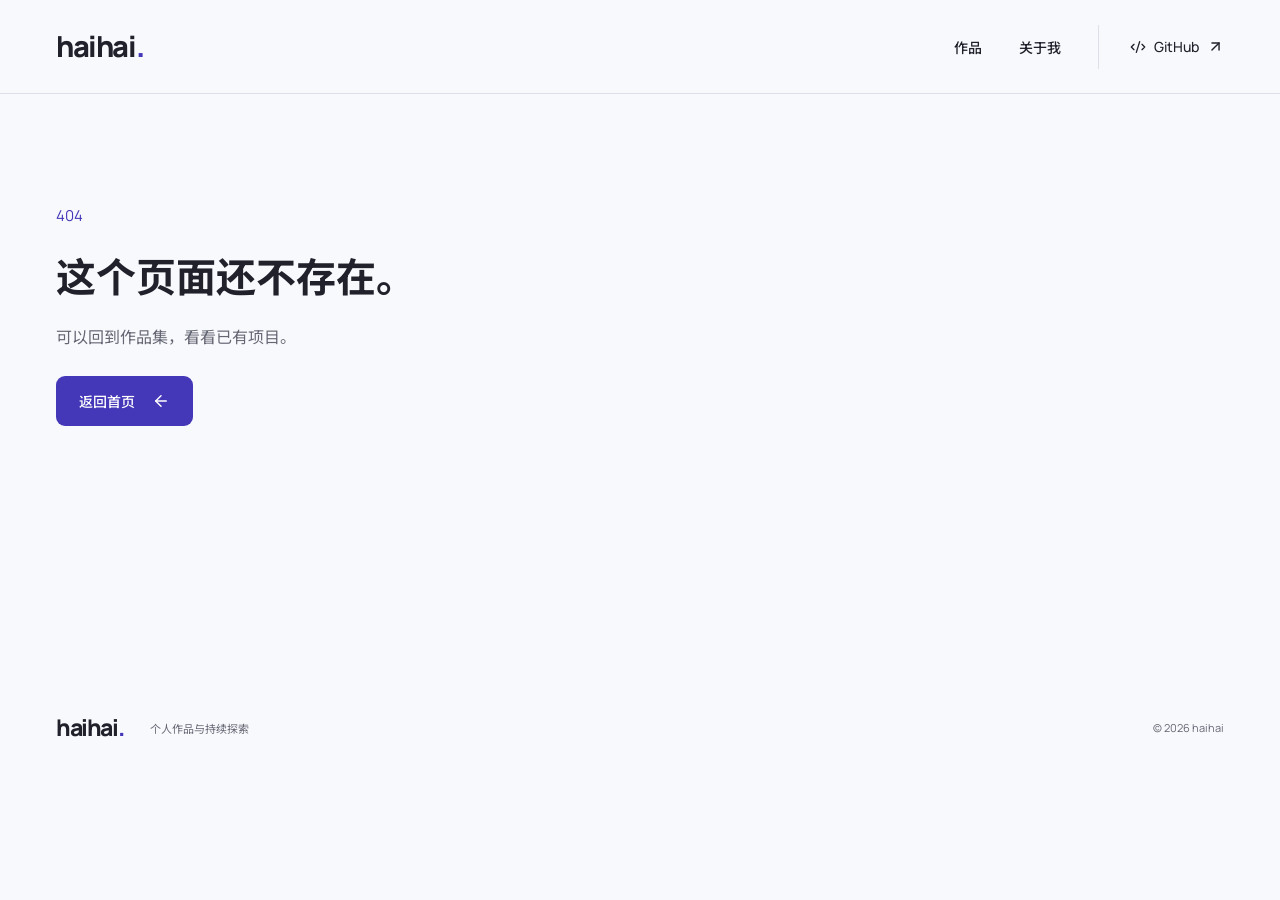
==== index.html @ 86b2cf73 "Publish frozen portfolio release 2026-10-14" ====
<!doctype html>
<html lang="zh-CN">
  <head>
    <meta charset="UTF-8" />
    <meta name="viewport" content="width=device-width, initial-scale=1.0" />
    <meta name="description" content="haihai 的个人作品集：Agent、RAG、知识图谱、MCP、Skills 与 AIGC。了解个人项目的用途、实现思路与关键取舍。" />
    <meta name="theme-color" content="#F8F9FC" />
    <link rel="icon" href="data:," />
    <title>haihai — AI 应用开发作品集</title>
    <script type="module" crossorigin src="/assets/index-DrAfWuOy.js"></script>
    <link rel="stylesheet" crossorigin href="/assets/index-DLy2Nl23.css">
  </head>
  <body>
    <div id="root"></div>
  </body>
</html>
---- assets/index-DLy2Nl23.css ----
:root{--page:#f8f9fc;--surface:#fff;--ink:#20212b;--muted:#656774;--accent:#4437b8;--line:#dde0e8;--lilac:#eae5fa;--blue:#e3edf6;--peach:#f4e8dd;color:var(--ink);background:var(--page);font-family:Manrope Variable,Noto Sans SC,Microsoft YaHei,sans-serif;font-synthesis:none;text-rendering:optimizeLegibility}*{box-sizing:border-box}html{scroll-behavior:smooth;scroll-padding-top:100px}body{margin:0;min-width:320px;-webkit-font-smoothing:antialiased}button,input{font:inherit}button,a,input{-webkit-tap-highlight-color:transparent}button{cursor:pointer}a{color:inherit;text-decoration:none}p,h1,h2,h3{margin:0}svg{flex-shrink:0}::selection{background:#dbd4f8;color:#20212b}:focus-visible{outline:3px solid var(--accent);outline-offset:5px;border-radius:3px}main:focus{outline:none}.container{width:min(1200px,calc(100% - 112px));margin-inline:auto}.sr-only{position:absolute;width:1px;height:1px;padding:0;overflow:hidden;clip:rect(0,0,0,0);white-space:nowrap;border:0}.skip-link{position:fixed;top:10px;left:16px;transform:translateY(-150%);background:#fff;padding:16px;z-index:30}.skip-link:focus{transform:translateY(0)}.header{height:94px;border-bottom:1px solid var(--line)}.header-inner{height:100%;display:flex;align-items:center;justify-content:space-between}.wordmark{font-size:29px;font-weight:800;letter-spacing:-1.4px;line-height:1}.brand-dot{color:var(--accent)}.navigation{display:flex;align-items:center;gap:37px;font-size:14px;font-weight:500}.navigation>a{display:flex;align-items:center;gap:8px;min-height:44px;transition:color .16s}.navigation>a:hover{color:var(--accent)}.navigation .nav-github{padding-left:31px;border-left:1px solid var(--line)}.menu-toggle{display:none;background:transparent;border:none;min-height:44px;min-width:44px;align-items:center;justify-content:center}.hero{padding-top:74px}.hero-layout{display:grid;grid-template-columns:1.65fr 1fr;gap:40px;align-items:end;padding-top:36px}.hero h1{font-size:clamp(70px,7.4vw,106px);line-height:1.06;font-weight:600;letter-spacing:-7px}.hero-description{padding:0 0 5px 19px}.hero-chinese{font-size:26px;line-height:1.65;font-weight:500;letter-spacing:-.6px}.hero-copy{color:var(--muted);line-height:1.9;font-size:14px;margin-top:18px}.button{display:inline-flex;align-items:center;justify-content:center;gap:17px;min-height:50px;padding:14px 22px;font-size:14px;border:1px solid transparent;border-radius:9px;font-weight:500;transition:background .18s,transform .18s}.button-primary{color:#fff;background:var(--accent)}.button-primary:hover{background:#352994;transform:translateY(-2px)}.button-secondary{background:#fff;border-color:var(--line);color:var(--ink)}.hero-description .button{margin-top:24px}.hero-bottom{border-bottom:1px solid var(--line);display:flex;justify-content:space-between;margin-top:61px;padding-bottom:28px;font-size:12px;color:var(--muted)}.hero-bottom p{letter-spacing:.25px}.section{padding-top:77px}.section-heading{display:flex;justify-content:space-between;align-items:flex-end;margin-bottom:32px;gap:24px}.section-kicker{color:var(--muted);font-size:12px;font-weight:500;margin-bottom:13px}h2{font-size:29px;line-height:1.55;font-weight:500;letter-spacing:-.8px}.text-link{display:inline-flex;align-items:center;gap:10px;font-size:13px;font-weight:500;min-height:44px}.text-link:hover{color:var(--accent)}.featured-grid{display:grid;grid-template-columns:1.25fr 1fr 1fr;gap:18px}.featured-card{border-radius:15px;min-height:365px;padding:28px;display:flex;flex-direction:column;position:relative;transition:transform .2s}.featured-card:hover{transform:translateY(-5px)}.lilac{background:var(--lilac)}.blue{background:var(--blue)}.peach{background:var(--peach)}.card-top{display:flex;align-items:center;justify-content:space-between;font-size:11px;color:#505264}.card-title{margin-top:53px}.card-title h3{font-size:clamp(23px,2.3vw,31px);letter-spacing:-1.3px;font-weight:600;line-height:1.3;white-space:nowrap}.card-title>p{font-size:13px;color:#50515e;margin-top:8px}.card-description{margin-top:20px;font-size:14px;line-height:1.85;max-width:34ch}.card-bottom{margin-top:auto;padding-top:27px;display:flex;align-items:center;justify-content:space-between;gap:12px}.card-bottom>span:first-child{font-size:10px;color:#50515e}.card-action{width:35px;height:35px;display:inline-flex;justify-content:center;align-items:center;border-radius:50%;background:#ffffff8c}.work{padding-top:102px}.section-note{color:var(--muted);font-size:13px;line-height:1.8}.collection-controls{display:flex;justify-content:space-between;align-items:center;gap:24px;margin-top:39px}.filters{display:flex;gap:7px;flex-wrap:wrap}.filter{min-height:44px;border:0;padding:9px 18px;border-radius:7px;color:var(--muted);background:transparent;font-size:13px}.filter:hover{background:#eeedf6;color:var(--ink)}.filter.active{background:var(--ink);color:#fff}.search{display:flex;gap:10px;align-items:center;color:var(--muted);border:1px solid var(--line);background:var(--surface);border-radius:8px;padding:0 13px;height:44px;width:235px}.search input{background:transparent;border:0;outline:none;width:100%;font-size:12px;color:var(--ink);min-width:0}.search:focus-within{outline:2px solid var(--accent);outline-offset:3px}.search input:focus-visible{outline:none}.result-count{margin-top:26px;margin-bottom:9px;font-size:11px;color:var(--muted)}.project-row{display:grid;grid-template-columns:48px 230px 1fr 100px 22px;gap:23px;align-items:center;min-height:118px;border-top:1px solid var(--line);padding:24px 6px;transition:background .15s}.project-row:last-child{border-bottom:1px solid var(--line)}.project-row:hover{background:#f0f1f7}.project-symbol{width:48px;height:48px;display:flex;align-items:center;justify-content:center;border-radius:12px}.row-title h3{font-size:17px;font-weight:600;line-height:1.4;letter-spacing:-.6px}.row-title p{color:var(--muted);font-size:12px;margin-top:6px;line-height:1.7}.row-description{font-size:13px;color:var(--muted);line-height:1.85;max-width:48ch}.row-category{color:var(--muted);font-size:11px;text-align:right}.row-arrow{transition:transform .15s}.project-row:hover .row-arrow{transform:translate(2px,-2px);color:var(--accent)}.empty-state{text-align:center;padding:58px 16px;border-block:1px solid var(--line)}.empty-state>svg{color:var(--muted);margin-bottom:16px}.empty-state h3{font-size:19px;font-weight:500}.empty-state p{color:var(--muted);font-size:14px;margin:13px 0 20px}.about{display:grid;grid-template-columns:1fr 1fr;gap:120px;padding-top:114px;margin-top:65px;border-top:1px solid var(--line)}.about-head h2{font-size:34px;line-height:1.65}.about-head .text-link{margin-top:26px}.about-body>p{font-size:14px;line-height:2;color:var(--muted);margin-bottom:18px}.about-body .about-lead{color:var(--ink);font-size:20px;font-weight:500;margin-bottom:22px}.ability-list{margin-top:32px}.ability-list>div{display:grid;grid-template-columns:98px 1fr;gap:16px;padding:16px 0;border-bottom:1px solid var(--line);font-size:12px}.ability-list span{color:var(--muted)}.ability-list p{line-height:1.7}.contact{margin-top:100px;padding-block:55px;display:flex;align-items:center;justify-content:space-between;border-block:1px solid var(--line);gap:40px}.contact h2{font-size:32px}.contact p{color:var(--muted);margin-top:15px;font-size:12px;line-height:1.8}.footer{padding-block:37px;display:flex;align-items:center;gap:27px}.footer .wordmark{font-size:23px}.footer p,.footer>span{font-size:11px;color:var(--muted)}.footer>span{margin-left:auto}.back-link{display:inline-flex;align-items:center;gap:8px;color:var(--muted);font-size:13px;min-height:44px}.back-link:hover{color:var(--accent)}.detail-hero{padding-top:39px;padding-bottom:63px;border-bottom:1px solid var(--line)}.detail-heading{display:flex;justify-content:space-between;gap:70px;margin-top:45px}.detail-heading>div:first-child{max-width:820px}.detail-category{color:var(--accent);font-size:13px;display:flex;align-items:center;gap:17px}.detail-category span{color:var(--muted);font-size:11px;border-left:1px solid var(--line);padding-left:17px}.detail-heading h1{font-size:clamp(38px,5vw,70px);letter-spacing:-3px;line-height:1.3;font-weight:600;margin-top:17px;overflow-wrap:anywhere}.detail-subtitle{font-size:20px;margin-top:17px;line-height:1.6}.detail-summary{color:var(--muted);font-size:14px;line-height:1.9;margin-top:20px;max-width:54ch}.detail-heading .button{margin-top:28px}.detail-symbol{align-self:center;width:166px;height:184px;flex-shrink:0;border-radius:23px;display:flex;flex-direction:column;gap:21px;align-items:center;justify-content:center;color:#4b4b64}.detail-symbol span{font-size:13px}.detail-body{display:grid;grid-template-columns:230px 1fr;gap:75px;margin-top:65px}.detail-aside{align-self:start;position:sticky;top:35px}.detail-aside>p,.detail-stack>p{font-size:11px;color:var(--muted);margin-bottom:17px}.detail-aside nav{display:flex;flex-direction:column;gap:2px}.detail-aside nav a{font-size:13px;min-height:40px;display:flex;align-items:center}.detail-aside nav a:hover{color:var(--accent)}.detail-stack{margin-top:42px;display:flex;flex-direction:column;align-items:start;gap:10px}.detail-stack>p{margin-bottom:5px}.detail-stack>span{font-size:12px;background:#edeff5;padding:7px 11px;border-radius:5px}.detail-article{max-width:775px}.detail-article section{padding-bottom:56px;margin-bottom:48px;border-bottom:1px solid var(--line)}.detail-article h2{font-size:27px;margin-bottom:23px}.detail-article p{font-size:15px;line-height:2;color:var(--muted)}.detail-article .section-kicker{font-size:12px;margin-bottom:13px}.detail-article h3{font-size:17px;font-weight:500;margin-bottom:12px}.approach-list{display:flex;flex-direction:column;gap:28px;margin-top:33px}.approach-list>div{display:flex;gap:18px}.approach-check{width:26px;height:26px;background:var(--lilac);display:flex;align-items:center;justify-content:center;border-radius:50%;flex-shrink:0;margin-top:2px;color:var(--accent)}.outcome{margin-top:34px;padding:27px 29px;border-radius:11px}.outcome>span{font-size:12px}.outcome>p{color:var(--ink);margin-top:12px;font-size:16px}.next-project{padding-top:12px;padding-bottom:58px;border-bottom:1px solid var(--line);display:flex;align-items:center;justify-content:space-between;gap:30px}.next-project span{font-size:12px;color:var(--muted)}.next-project h2{margin-top:17px;font-size:33px}.next-project p{margin-top:7px;color:var(--muted);font-size:13px}.next-arrow{width:57px;height:57px;display:flex;align-items:center;justify-content:center;border:1px solid var(--line);border-radius:50%}.next-arrow:hover{background:var(--lilac)}.not-found{padding-block:110px;min-height:65vh}.not-found>span{color:var(--accent);font-size:15px}.not-found h1{font-size:40px;margin-top:20px}.not-found p{margin-top:20px;color:var(--muted)}.not-found .button{margin-top:28px}@media(min-width:1600px){.hero h1{font-size:110px}}@media(max-width:1120px){.container{width:calc(100% - 72px)}.hero-layout{grid-template-columns:1.4fr 1fr;gap:28px}.hero h1{font-size:82px;letter-spacing:-5px}.hero-description{padding-left:0}.hero-chinese{font-size:23px}.featured-card{padding:23px}.card-title h3{font-size:25px}.project-row{grid-template-columns:44px 210px 1fr 22px;gap:17px}.row-category{display:none}.about{gap:70px}.detail-body{grid-template-columns:170px 1fr;gap:40px}}@media(max-width:850px){.hero{padding-top:54px}.hero-layout{grid-template-columns:1fr;gap:31px}.hero h1{font-size:clamp(70px,10vw,92px);letter-spacing:-5px}.hero-description{display:grid;grid-template-columns:1fr 1fr;gap:0 27px;align-items:start}.hero-copy{margin-top:0}.hero-description .button{grid-column:2;justify-self:start;margin-top:17px}.hero-chinese{grid-row:1 / span 2}.hero-bottom{margin-top:42px}.featured-grid{grid-template-columns:1fr 1fr}.featured-card:first-child{grid-column:1 / -1;min-height:280px}.featured-card{min-height:320px}.featured-card:first-child .card-title{margin-top:33px}.featured-card:first-child .card-description{max-width:45ch}.project-row{grid-template-columns:44px 1fr 22px;gap:19px;min-height:100px}.row-description{display:none}.about{grid-template-columns:1fr 1.1fr;gap:38px}.about-head h2{font-size:26px}.section-note{display:none}.detail-heading{gap:35px}.detail-symbol{width:125px;height:150px}.detail-body{grid-template-columns:1fr;gap:40px}.detail-aside{position:static;padding-bottom:23px;border-bottom:1px solid var(--line)}.detail-aside nav{flex-direction:row;gap:24px;flex-wrap:wrap}.detail-stack{flex-direction:row;flex-wrap:wrap;gap:9px;margin-top:19px;align-items:center}.detail-stack>p{margin:0 10px 0 0}}@media(max-width:600px){html{scroll-padding-top:24px}.container{width:calc(100% - 40px)}.header{height:76px;position:relative}.wordmark{font-size:27px}.menu-toggle{display:flex}.navigation{display:none;position:absolute;top:75px;left:0;right:0;padding:14px 20px;background:var(--page);border-bottom:1px solid var(--line);z-index:10;box-shadow:0 8px 15px #20212b08;gap:6px}.navigation.is-open{display:flex;flex-direction:column;align-items:stretch}.navigation>a{min-height:48px;padding:8px 12px}.navigation .nav-github{border-left:0;padding-left:12px}.hero{padding-top:44px}.hero-layout{padding-top:29px;gap:29px}.hero h1{font-size:clamp(48px,13.2vw,76px);line-height:1.09;letter-spacing:-3.3px}.hero-description{display:block}.hero-chinese{font-size:23px;line-height:1.6}.hero-chinese br{display:none}.hero-copy{margin-top:15px;font-size:13px;line-height:1.9}.desktop-break{display:none}.hero-description .button{margin-top:22px}.button{min-height:48px;padding:12px 19px;font-size:13px}.hero-bottom{margin-top:34px;padding-bottom:21px;gap:15px;font-size:10px}.hero-bottom>span{white-space:nowrap}.section{padding-top:50px}.section-heading{align-items:end;gap:12px;margin-bottom:24px}.section-kicker{font-size:10px;margin-bottom:9px}h2{font-size:22px;letter-spacing:-.5px}.section-heading .text-link{font-size:11px;gap:5px;flex-shrink:0}.featured-grid{grid-template-columns:1fr;gap:14px}.featured-card:first-child{grid-column:auto;min-height:300px}.featured-card{min-height:300px;padding:25px;border-radius:13px}.card-title,.featured-card:first-child .card-title{margin-top:34px}.card-title h3{font-size:31px}.card-title>p{font-size:12px}.card-description{margin-top:17px;max-width:35ch;font-size:13px}.card-bottom{padding-top:20px}.card-bottom>span:first-child{font-size:10px}.work{padding-top:68px}.collection-controls{flex-direction:column;align-items:stretch;gap:17px;margin-top:28px}.filters{gap:3px;justify-content:space-between}.filter{min-width:46px;padding:9px 12px;font-size:12px}.search{width:100%}.result-count{margin-top:21px}.project-row{gap:14px;padding-block:22px;grid-template-columns:42px minmax(0,1fr) 20px}.project-symbol{width:42px;height:42px;border-radius:10px}.row-title h3{font-size:15px;letter-spacing:-.5px}.row-title p{font-size:10px}.row-arrow{width:19px}.about{grid-template-columns:1fr;gap:35px;padding-top:49px;margin-top:56px}.about-head h2{font-size:29px}.about-head .text-link{margin-top:15px}.about-body>p{font-size:13px}.about-body .about-lead{font-size:19px}.ability-list>div{grid-template-columns:86px 1fr;gap:12px;font-size:11px}.contact{flex-direction:column;align-items:start;margin-top:58px;padding-block:40px;gap:24px}.contact h2{font-size:28px}.contact p{font-size:11px}.footer{padding-block:28px;flex-wrap:wrap;gap:17px}.footer p,.footer>span{font-size:10px}.footer .wordmark{font-size:22px}.detail-hero{padding-top:23px;padding-bottom:35px}.detail-heading{margin-top:30px;gap:0}.detail-heading h1{font-size:39px;letter-spacing:-1.8px}.detail-subtitle{font-size:17px;margin-top:13px}.detail-summary{font-size:13px;margin-top:15px}.detail-symbol{display:none}.detail-body{margin-top:33px;gap:35px}.detail-aside nav{gap:0;justify-content:space-between}.detail-aside nav a{font-size:11px;min-height:44px}.detail-stack{gap:6px}.detail-stack>span{font-size:10px}.detail-article h2{font-size:23px}.detail-article p{font-size:13px}.detail-article section{margin-bottom:35px;padding-bottom:35px}.detail-article h3{font-size:16px}.approach-list>div{gap:12px}.outcome{padding:23px}.outcome>p{font-size:14px}.next-project{padding-bottom:38px}.next-project h2{font-size:26px;overflow-wrap:anywhere}.next-project p{font-size:11px}.next-arrow{width:46px;height:46px;flex-shrink:0}.not-found{padding-block:65px}.not-found h1{font-size:29px}}@media(prefers-reduced-motion:reduce){html{scroll-behavior:auto}*,*:before,*:after{animation:none!important;transition:none!important}}@font-face{font-family:Manrope Variable;font-style:normal;font-display:swap;font-weight:200 800;src:url([data-uri]) format("woff2-variations");unicode-range:U+0460-052F,U+1C80-1C8A,U+20B4,U+2DE0-2DFF,U+A640-A69F,U+FE2E-FE2F}@font-face{font-family:Manrope Variable;font-style:normal;font-display:swap;font-weight:200 800;src:url(/assets/manrope-cyrillic-wght-normal-Dvxsihut.woff2) format("woff2-variations");unicode-range:U+0301,U+0400-045F,U+0490-0491,U+04B0-04B1,U+2116}@font-face{font-family:Manrope Variable;font-style:normal;font-display:swap;font-weight:200 800;src:url(/assets/manrope-greek-wght-normal-DL7QRZyv.woff2) format("woff2-variations");unicode-range:U+0370-0377,U+037A-037F,U+0384-038A,U+038C,U+038E-03A1,U+03A3-03FF}@font-face{font-family:Manrope Variable;font-style:normal;font-display:swap;font-weight:200 800;src:url(/assets/manrope-vietnamese-wght-normal-usUDDRr7.woff2) format("woff2-variations");unicode-range:U+0102-0103,U+0110-0111,U+0128-0129,U+0168-0169,U+01A0-01A1,U+01AF-01B0,U+0300-0301,U+0303-0304,U+0308-0309,U+0323,U+0329,U+1EA0-1EF9,U+20AB}@font-face{font-family:Manrope Variable;font-style:normal;font-display:swap;font-weight:200 800;src:url(/assets/manrope-latin-ext-wght-normal-Ch3YOpNY.woff2) format("woff2-variations");unicode-range:U+0100-02BA,U+02BD-02C5,U+02C7-02CC,U+02CE-02D7,U+02DD-02FF,U+0304,U+0308,U+0329,U+1D00-1DBF,U+1E00-1E9F,U+1EF2-1EFF,U+2020,U+20A0-20AB,U+20AD-20C0,U+2113,U+2C60-2C7F,U+A720-A7FF}@font-face{font-family:Manrope Variable;font-style:normal;font-display:swap;font-weight:200 800;src:url(/assets/manrope-latin-wght-normal-DHIcAJRg.woff2) format("woff2-variations");unicode-range:U+0000-00FF,U+0131,U+0152-0153,U+02BB-02BC,U+02C6,U+02DA,U+02DC,U+0304,U+0308,U+0329,U+2000-206F,U+20AC,U+2122,U+2191,U+2193,U+2212,U+2215,U+FEFF,U+FFFD}@font-face{font-family:Noto Sans SC;font-style:normal;font-display:swap;font-weight:400;src:url(/fonts/noto-sans-sc-400.woff2) format("woff2")}@font-face{font-family:Noto Sans SC;font-style:normal;font-display:swap;font-weight:500;src:url(/fonts/noto-sans-sc-500.woff2) format("woff2")}@font-face{font-family:Noto Sans SC;font-style:normal;font-display:swap;font-weight:600;src:url(/fonts/noto-sans-sc-600.woff2) format("woff2")}@font-face{font-family:Noto Sans SC;font-style:normal;font-display:swap;font-weight:700;src:url(/fonts/noto-sans-sc-700.woff2) format("woff2")}
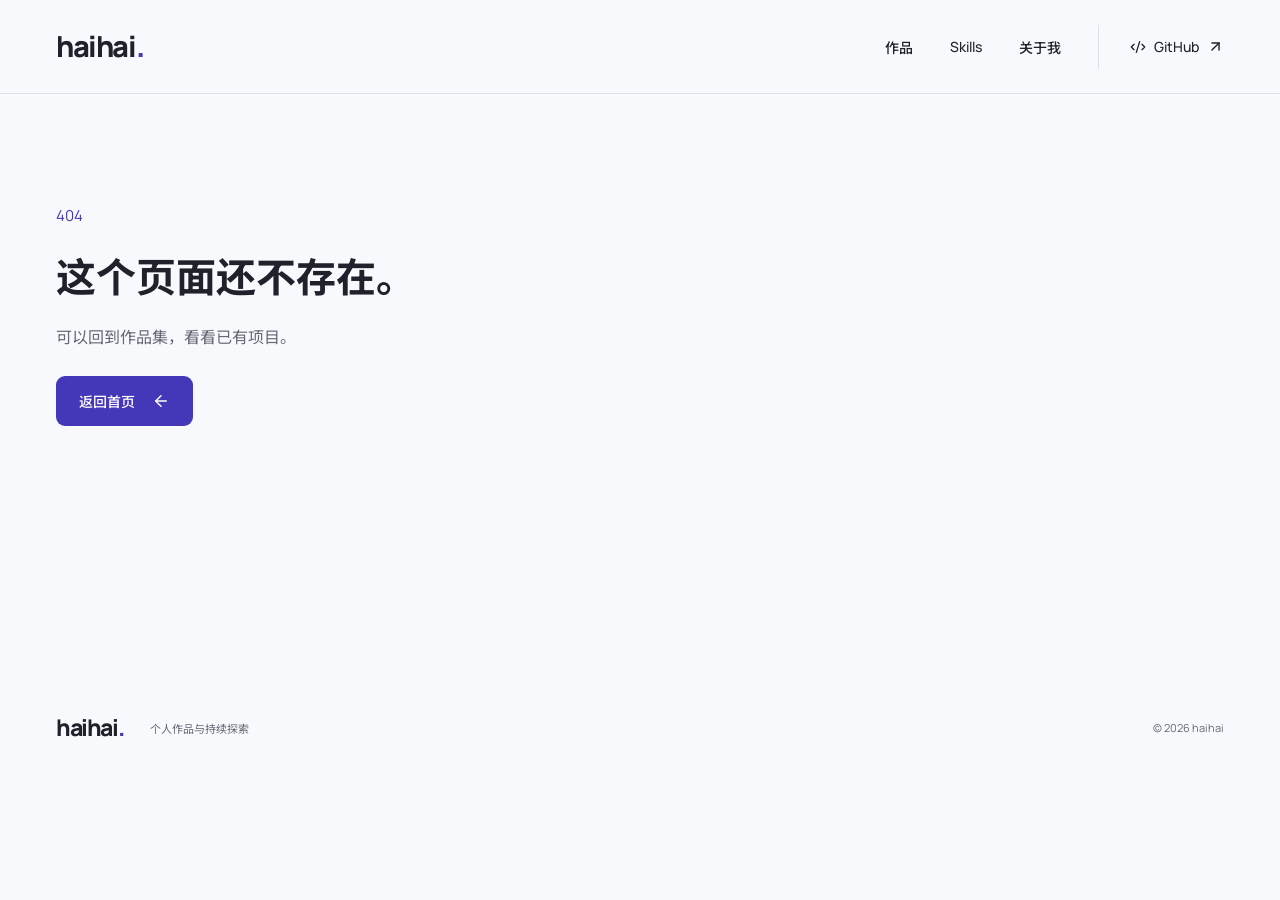
==== commit 6d20fed3: "Publish optimized portfolio release 2026-10-15-optimized" ====
--- a/index.html
+++ b/index.html
@@ -3,12 +3,23 @@
   <head>
     <meta charset="UTF-8" />
     <meta name="viewport" content="width=device-width, initial-scale=1.0" />
-    <meta name="description" content="haihai 的个人作品集：Agent、RAG、知识图谱、MCP、Skills 与 AIGC。了解个人项目的用途、实现思路与关键取舍。" />
+    <meta name="description" content="haihai 的个人作品集：Agent、代码执行、质量评测、知识图谱、MCP、Skills 与 AIGC。了解项目的应用场景、完整流程与技术亮点。" />
     <meta name="theme-color" content="#F8F9FC" />
-    <link rel="icon" href="data:," />
+    <link rel="icon" type="image/svg+xml" href="/favicon.svg" />
+    <link rel="canonical" href="https://haitech.asia/" />
+    <meta name="robots" content="index,follow" />
+    <meta property="og:type" content="website" />
+    <meta property="og:locale" content="zh_CN" />
+    <meta property="og:site_name" content="haihai" />
+    <meta property="og:title" content="haihai — AI 应用开发作品集" />
+    <meta property="og:description" content="haihai 的个人作品集：Agent、代码执行、质量评测、知识图谱、MCP、Skills 与 AIGC。了解项目的应用场景、完整流程与技术亮点。" />
+    <meta property="og:url" content="https://haitech.asia/" />
+    <meta name="twitter:card" content="summary" />
+    <meta name="twitter:title" content="haihai — AI 应用开发作品集" />
+    <meta name="twitter:description" content="haihai 的个人作品集：Agent、代码执行、质量评测、知识图谱、MCP、Skills 与 AIGC。了解项目的应用场景、完整流程与技术亮点。" />
     <title>haihai — AI 应用开发作品集</title>
-    <script type="module" crossorigin src="/assets/index-DrAfWuOy.js"></script>
-    <link rel="stylesheet" crossorigin href="/assets/index-DLy2Nl23.css">
+    <script type="module" crossorigin src="/assets/index-CX5y5jsc.js"></script>
+    <link rel="stylesheet" crossorigin href="/assets/index-xXXMMQeO.css">
   </head>
   <body>
     <div id="root"></div>
--- a/assets/index-xXXMMQeO.css
+++ b/assets/index-xXXMMQeO.css
@@ -0,0 +1 @@
+:root{--page:#f8f9fc;--surface:#fff;--ink:#20212b;--muted:#656774;--accent:#4437b8;--line:#dde0e8;--lilac:#eae5fa;--blue:#e3edf6;--peach:#f4e8dd;color:var(--ink);background:var(--page);font-family:Manrope Variable,Noto Sans SC,Microsoft YaHei,sans-serif;font-synthesis:none;text-rendering:optimizeLegibility}*{box-sizing:border-box}html{scroll-behavior:smooth;scroll-padding-top:100px}body{margin:0;min-width:320px;-webkit-font-smoothing:antialiased}button,input{font:inherit}button,a,input{-webkit-tap-highlight-color:transparent}button{cursor:pointer}a{color:inherit;text-decoration:none}p,h1,h2,h3{margin:0}svg{flex-shrink:0}::selection{background:#dbd4f8;color:#20212b}:focus-visible{outline:3px solid var(--accent);outline-offset:5px;border-radius:3px}main:focus{outline:none}.container{width:min(1200px,calc(100% - 112px));margin-inline:auto}.sr-only{position:absolute;width:1px;height:1px;padding:0;overflow:hidden;clip:rect(0,0,0,0);white-space:nowrap;border:0}.skip-link{position:fixed;top:10px;left:16px;transform:translateY(-150%);background:#fff;padding:16px;z-index:30}.skip-link:focus{transform:translateY(0)}.header{height:94px;border-bottom:1px solid var(--line)}.header-inner{height:100%;display:flex;align-items:center;justify-content:space-between}.wordmark{font-size:29px;font-weight:800;letter-spacing:-1.4px;line-height:1}.brand-dot{color:var(--accent)}.navigation{display:flex;align-items:center;gap:37px;font-size:14px;font-weight:500}.navigation>a{display:flex;align-items:center;gap:8px;min-height:44px;transition:color .16s}.navigation>a:hover{color:var(--accent)}.navigation .nav-github{padding-left:31px;border-left:1px solid var(--line)}.menu-toggle{display:none;background:transparent;border:none;min-height:44px;min-width:44px;align-items:center;justify-content:center}.hero{padding-top:74px}.hero-layout{display:grid;grid-template-columns:1.65fr 1fr;gap:40px;align-items:end;padding-top:36px}.hero h1{font-size:clamp(70px,7.4vw,106px);line-height:1.06;font-weight:600;letter-spacing:-7px}.hero-description{padding:0 0 5px 19px}.hero-chinese{font-size:26px;line-height:1.65;font-weight:500;letter-spacing:-.6px}.hero-copy{color:var(--muted);line-height:1.9;font-size:14px;margin-top:18px}.button{display:inline-flex;align-items:center;justify-content:center;gap:17px;min-height:50px;padding:14px 22px;font-size:14px;border:1px solid transparent;border-radius:9px;font-weight:500;transition:background .18s,transform .18s}.button-primary{color:#fff;background:var(--accent)}.button-primary:hover{background:#352994;transform:translateY(-2px)}.button-secondary{background:#fff;border-color:var(--line);color:var(--ink)}.hero-description .button{margin-top:24px}.hero-bottom{border-bottom:1px solid var(--line);display:flex;justify-content:space-between;margin-top:61px;padding-bottom:28px;font-size:12px;color:var(--muted)}.hero-bottom p{letter-spacing:.25px}.section{padding-top:77px}.section-heading{display:flex;justify-content:space-between;align-items:flex-end;margin-bottom:32px;gap:24px}.section-kicker{color:var(--muted);font-size:12px;font-weight:500;margin-bottom:13px}h2{font-size:29px;line-height:1.55;font-weight:500;letter-spacing:-.8px}.text-link{display:inline-flex;align-items:center;gap:10px;font-size:13px;font-weight:500;min-height:44px}.text-link:hover{color:var(--accent)}.featured-grid{display:grid;grid-template-columns:1.25fr 1fr 1fr;gap:18px}.featured-card{border-radius:15px;min-height:365px;padding:28px;display:flex;flex-direction:column;position:relative;transition:transform .2s}.featured-card:hover{transform:translateY(-5px)}.lilac{background:var(--lilac)}.blue{background:var(--blue)}.peach{background:var(--peach)}.card-top{display:flex;align-items:center;justify-content:space-between;font-size:11px;color:#505264}.card-title{margin-top:53px}.card-title h3{font-size:clamp(23px,2.3vw,31px);letter-spacing:-1.3px;font-weight:600;line-height:1.3;white-space:nowrap}.card-title>p{font-size:13px;color:#50515e;margin-top:8px}.card-description{margin-top:20px;font-size:14px;line-height:1.85;max-width:34ch}.card-bottom{margin-top:auto;padding-top:27px;display:flex;align-items:center;justify-content:space-between;gap:12px}.card-bottom>span:first-child{font-size:10px;color:#50515e}.card-action{width:35px;height:35px;display:inline-flex;justify-content:center;align-items:center;border-radius:50%;background:#ffffff8c}.work{padding-top:102px}.section-note{color:var(--muted);font-size:13px;line-height:1.8}.collection-controls{display:flex;justify-content:space-between;align-items:center;gap:24px;margin-top:39px}.filters{display:flex;gap:7px;flex-wrap:wrap}.filter{min-height:44px;border:0;padding:9px 18px;border-radius:7px;color:var(--muted);background:transparent;font-size:13px}.filter:hover{background:#eeedf6;color:var(--ink)}.filter.active{background:var(--ink);color:#fff}.search{display:flex;gap:10px;align-items:center;color:var(--muted);border:1px solid var(--line);background:var(--surface);border-radius:8px;padding:0 13px;height:44px;width:235px}.search input{background:transparent;border:0;outline:none;width:100%;font-size:12px;color:var(--ink);min-width:0}.search:focus-within{outline:2px solid var(--accent);outline-offset:3px}.search input:focus-visible{outline:none}.result-count{margin-top:26px;margin-bottom:9px;font-size:11px;color:var(--muted)}.project-row{display:grid;grid-template-columns:48px 230px 1fr 100px 22px;gap:23px;align-items:center;min-height:118px;border-top:1px solid var(--line);padding:24px 6px;transition:background .15s}.project-row:last-child{border-bottom:1px solid var(--line)}.project-row:hover{background:#f0f1f7}.project-symbol{width:48px;height:48px;display:flex;align-items:center;justify-content:center;border-radius:12px}.row-title h3{font-size:17px;font-weight:600;line-height:1.4;letter-spacing:-.6px}.row-title p{color:var(--muted);font-size:12px;margin-top:6px;line-height:1.7}.row-description{font-size:13px;color:var(--muted);line-height:1.85;max-width:48ch}.row-category{color:var(--muted);font-size:11px;text-align:right}.row-arrow{transition:transform .15s}.project-row:hover .row-arrow{transform:translate(2px,-2px);color:var(--accent)}.empty-state{text-align:center;padding:58px 16px;border-block:1px solid var(--line)}.empty-state>svg{color:var(--muted);margin-bottom:16px}.empty-state h3{font-size:19px;font-weight:500}.empty-state p{color:var(--muted);font-size:14px;margin:13px 0 20px}.about{display:grid;grid-template-columns:1fr 1fr;gap:120px;padding-top:114px;margin-top:65px;border-top:1px solid var(--line)}.about-head h2{font-size:34px;line-height:1.65}.about-head .text-link{margin-top:26px}.about-body>p{font-size:14px;line-height:2;color:var(--muted);margin-bottom:18px}.about-body .about-lead{color:var(--ink);font-size:20px;font-weight:500;margin-bottom:22px}.ability-list{margin-top:32px}.ability-list>div{display:grid;grid-template-columns:98px 1fr;gap:16px;padding:16px 0;border-bottom:1px solid var(--line);font-size:12px}.ability-list span{color:var(--muted)}.ability-list p{line-height:1.7}.contact{margin-top:100px;padding-block:55px;display:flex;align-items:center;justify-content:space-between;border-block:1px solid var(--line);gap:40px}.contact h2{font-size:32px}.contact p{color:var(--muted);margin-top:15px;font-size:12px;line-height:1.8}.footer{padding-block:37px;display:flex;align-items:center;gap:27px}.footer .wordmark{font-size:23px}.footer p,.footer>span{font-size:11px;color:var(--muted)}.footer>span{margin-left:auto}.back-link{display:inline-flex;align-items:center;gap:8px;color:var(--muted);font-size:13px;min-height:44px}.back-link:hover{color:var(--accent)}.detail-hero{padding-top:39px;padding-bottom:63px;border-bottom:1px solid var(--line)}.detail-heading{display:flex;justify-content:space-between;gap:70px;margin-top:45px}.detail-heading>div:first-child{max-width:820px}.detail-category{color:var(--accent);font-size:13px;display:flex;align-items:center;gap:17px}.detail-category span{color:var(--muted);font-size:11px;border-left:1px solid var(--line);padding-left:17px}.detail-heading h1{font-size:clamp(38px,5vw,70px);letter-spacing:-3px;line-height:1.3;font-weight:600;margin-top:17px;overflow-wrap:anywhere}.detail-subtitle{font-size:20px;margin-top:17px;line-height:1.6}.detail-summary{color:var(--muted);font-size:14px;line-height:1.9;margin-top:20px;max-width:54ch}.detail-heading .button{margin-top:28px}.detail-symbol{align-self:center;width:166px;height:184px;flex-shrink:0;border-radius:23px;display:flex;flex-direction:column;gap:21px;align-items:center;justify-content:center;color:#4b4b64}.detail-symbol span{font-size:13px}.detail-body{display:grid;grid-template-columns:230px 1fr;gap:75px;margin-top:65px}.detail-aside{align-self:start;position:sticky;top:35px}.detail-aside>p,.detail-stack>p{font-size:11px;color:var(--muted);margin-bottom:17px}.detail-aside nav{display:flex;flex-direction:column;gap:2px}.detail-aside nav a{font-size:13px;min-height:40px;display:flex;align-items:center}.detail-aside nav a:hover{color:var(--accent)}.detail-stack{margin-top:42px;display:flex;flex-direction:column;align-items:start;gap:10px}.detail-stack>p{margin-bottom:5px}.detail-stack>span{font-size:12px;background:#edeff5;padding:7px 11px;border-radius:5px}.detail-article{max-width:775px}.detail-article section{padding-bottom:56px;margin-bottom:48px;border-bottom:1px solid var(--line)}.detail-article h2{font-size:27px;margin-bottom:23px}.detail-article p{font-size:15px;line-height:2;color:var(--muted)}.detail-article .section-kicker{font-size:12px;margin-bottom:13px}.detail-article h3{font-size:17px;font-weight:500;margin-bottom:12px}.approach-list{display:flex;flex-direction:column;gap:28px;margin-top:33px}.approach-list>div{display:flex;gap:18px}.approach-check{width:26px;height:26px;background:var(--lilac);display:flex;align-items:center;justify-content:center;border-radius:50%;flex-shrink:0;margin-top:2px;color:var(--accent)}.outcome{margin-top:34px;padding:27px 29px;border-radius:11px}.outcome>span{font-size:12px}.outcome>p{color:var(--ink);margin-top:12px;font-size:16px}.next-project{padding-top:12px;padding-bottom:58px;border-bottom:1px solid var(--line);display:flex;align-items:center;justify-content:space-between;gap:30px}.next-project span{font-size:12px;color:var(--muted)}.next-project h2{margin-top:17px;font-size:33px}.next-project p{margin-top:7px;color:var(--muted);font-size:13px}.next-arrow{width:57px;height:57px;display:flex;align-items:center;justify-content:center;border:1px solid var(--line);border-radius:50%}.next-arrow:hover{background:var(--lilac)}.not-found{padding-block:110px;min-height:65vh}.not-found>span{color:var(--accent);font-size:15px}.not-found h1{font-size:40px;margin-top:20px}.not-found p{margin-top:20px;color:var(--muted)}.not-found .button{margin-top:28px}@media(min-width:1600px){.hero h1{font-size:110px}}@media(max-width:1120px){.container{width:calc(100% - 72px)}.hero-layout{grid-template-columns:1.4fr 1fr;gap:28px}.hero h1{font-size:82px;letter-spacing:-5px}.hero-description{padding-left:0}.hero-chinese{font-size:23px}.featured-card{padding:23px}.card-title h3{font-size:25px}.project-row{grid-template-columns:44px 210px 1fr 22px;gap:17px}.row-category{display:none}.about{gap:70px}.detail-body{grid-template-columns:170px 1fr;gap:40px}}@media(max-width:850px){.hero{padding-top:54px}.hero-layout{grid-template-columns:1fr;gap:31px}.hero h1{font-size:clamp(70px,10vw,92px);letter-spacing:-5px}.hero-description{display:grid;grid-template-columns:1fr 1fr;gap:0 27px;align-items:start}.hero-copy{margin-top:0}.hero-description .button{grid-column:2;justify-self:start;margin-top:17px}.hero-chinese{grid-row:1 / span 2}.hero-bottom{margin-top:42px}.featured-grid{grid-template-columns:1fr 1fr}.featured-card:first-child{grid-column:1 / -1;min-height:280px}.featured-card{min-height:320px}.featured-card:first-child .card-title{margin-top:33px}.featured-card:first-child .card-description{max-width:45ch}.project-row{grid-template-columns:44px 1fr 22px;gap:19px;min-height:100px}.row-description{display:none}.about{grid-template-columns:1fr 1.1fr;gap:38px}.about-head h2{font-size:26px}.section-note{display:none}.detail-heading{gap:35px}.detail-symbol{width:125px;height:150px}.detail-body{grid-template-columns:1fr;gap:40px}.detail-aside{position:static;padding-bottom:23px;border-bottom:1px solid var(--line)}.detail-aside nav{flex-direction:row;gap:24px;flex-wrap:wrap}.detail-stack{flex-direction:row;flex-wrap:wrap;gap:9px;margin-top:19px;align-items:center}.detail-stack>p{margin:0 10px 0 0}}@media(max-width:600px){html{scroll-padding-top:24px}.container{width:calc(100% - 40px)}.header{height:76px;position:relative}.wordmark{font-size:27px}.menu-toggle{display:flex}.navigation{display:none;position:absolute;top:75px;left:0;right:0;padding:14px 20px;background:var(--page);border-bottom:1px solid var(--line);z-index:10;box-shadow:0 8px 15px #20212b08;gap:6px}.navigation.is-open{display:flex;flex-direction:column;align-items:stretch}.navigation>a{min-height:48px;padding:8px 12px}.navigation .nav-github{border-left:0;padding-left:12px}.hero{padding-top:44px}.hero-layout{padding-top:29px;gap:29px}.hero h1{font-size:clamp(48px,13.2vw,76px);line-height:1.09;letter-spacing:-3.3px}.hero-description{display:block}.hero-chinese{font-size:23px;line-height:1.6}.hero-chinese br{display:none}.hero-copy{margin-top:15px;font-size:13px;line-height:1.9}.desktop-break{display:none}.hero-description .button{margin-top:22px}.button{min-height:48px;padding:12px 19px;font-size:13px}.hero-bottom{margin-top:34px;padding-bottom:21px;gap:15px;font-size:10px}.hero-bottom>span{white-space:nowrap}.section{padding-top:50px}.section-heading{align-items:end;gap:12px;margin-bottom:24px}.section-kicker{font-size:10px;margin-bottom:9px}h2{font-size:22px;letter-spacing:-.5px}.section-heading .text-link{font-size:11px;gap:5px;flex-shrink:0}.featured-grid{grid-template-columns:1fr;gap:14px}.featured-card:first-child{grid-column:auto;min-height:300px}.featured-card{min-height:300px;padding:25px;border-radius:13px}.card-title,.featured-card:first-child .card-title{margin-top:34px}.card-title h3{font-size:31px}.card-title>p{font-size:12px}.card-description{margin-top:17px;max-width:35ch;font-size:13px}.card-bottom{padding-top:20px}.card-bottom>span:first-child{font-size:10px}.work{padding-top:68px}.collection-controls{flex-direction:column;align-items:stretch;gap:17px;margin-top:28px}.filters{gap:3px;justify-content:space-between}.filter{min-width:46px;padding:9px 12px;font-size:12px}.search{width:100%}.result-count{margin-top:21px}.project-row{gap:14px;padding-block:22px;grid-template-columns:42px minmax(0,1fr) 20px}.project-symbol{width:42px;height:42px;border-radius:10px}.row-title h3{font-size:15px;letter-spacing:-.5px}.row-title p{font-size:10px}.row-arrow{width:19px}.about{grid-template-columns:1fr;gap:35px;padding-top:49px;margin-top:56px}.about-head h2{font-size:29px}.about-head .text-link{margin-top:15px}.about-body>p{font-size:13px}.about-body .about-lead{font-size:19px}.ability-list>div{grid-template-columns:86px 1fr;gap:12px;font-size:11px}.contact{flex-direction:column;align-items:start;margin-top:58px;padding-block:40px;gap:24px}.contact h2{font-size:28px}.contact p{font-size:11px}.footer{padding-block:28px;flex-wrap:wrap;gap:17px}.footer p,.footer>span{font-size:10px}.footer .wordmark{font-size:22px}.detail-hero{padding-top:23px;padding-bottom:35px}.detail-heading{margin-top:30px;gap:0}.detail-heading h1{font-size:39px;letter-spacing:-1.8px}.detail-subtitle{font-size:17px;margin-top:13px}.detail-summary{font-size:13px;margin-top:15px}.detail-symbol{display:none}.detail-body{margin-top:33px;gap:35px}.detail-aside nav{gap:0;justify-content:space-between}.detail-aside nav a{font-size:11px;min-height:44px}.detail-stack{gap:6px}.detail-stack>span{font-size:10px}.detail-article h2{font-size:23px}.detail-article p{font-size:13px}.detail-article section{margin-bottom:35px;padding-bottom:35px}.detail-article h3{font-size:16px}.approach-list>div{gap:12px}.outcome{padding:23px}.outcome>p{font-size:14px}.next-project{padding-bottom:38px}.next-project h2{font-size:26px;overflow-wrap:anywhere}.next-project p{font-size:11px}.next-arrow{width:46px;height:46px;flex-shrink:0}.not-found{padding-block:65px}.not-found h1{font-size:29px}}@media(prefers-reduced-motion:reduce){html{scroll-behavior:auto}*,*:before,*:after{animation:none!important;transition:none!important}}.card-title h3{white-space:normal;overflow-wrap:normal;font-size:clamp(24px,2.1vw,29px);letter-spacing:-1px}.card-title{min-height:83px}.featured-card{min-height:385px}.card-description{margin-top:15px}.row-title .row-mobile-summary{display:none}.row-title{min-width:0}.row-title h3{overflow-wrap:anywhere}.skills{padding-top:102px}.skills .section-heading h2{max-width:25ch}.skills-list{display:grid;grid-template-columns:1fr 1fr;gap:0 42px;align-items:start;border-top:1px solid var(--line)}.skill-item{border-bottom:1px solid var(--line);min-width:0;scroll-margin-top:30px}.skill-item summary{list-style:none;cursor:pointer;display:flex;align-items:start;justify-content:space-between;gap:22px;padding:26px 0;min-height:144px}.skill-item summary::-webkit-details-marker{display:none}.skill-item summary:hover h3{color:var(--accent)}.skill-summary h3{font-size:18px;letter-spacing:-.5px;font-weight:600;line-height:1.6}.skill-summary p{font-size:12px;color:var(--accent);margin-top:3px;line-height:1.8}.skill-summary>span{display:block;font-size:13px;line-height:1.85;color:var(--muted);margin-top:10px;max-width:46ch}.skill-toggle{margin-top:6px;color:var(--muted);transition:transform .18s}.skill-item[open] .skill-toggle{transform:rotate(45deg);color:var(--accent)}.skill-content{padding:0 0 25px}.skill-content dl{margin:0}.skill-content dl>div{display:grid;grid-template-columns:74px minmax(0,1fr);gap:15px;margin-bottom:18px}.skill-content dt{font-size:11px;line-height:2;color:var(--muted)}.skill-content dd{margin:0;font-size:13px;line-height:1.9;color:var(--ink);overflow-wrap:anywhere}.skill-bottom{display:flex;align-items:center;justify-content:space-between;gap:16px;padding-top:4px}.skill-bottom>span{font-size:10px;color:var(--muted);line-height:1.8}.skill-bottom .text-link{white-space:nowrap;font-size:12px}.workflow-steps{list-style:none;margin:32px 0 0;padding:0}.workflow-steps li{display:grid;grid-template-columns:34px minmax(0,1fr);column-gap:23px;padding-bottom:31px;position:relative}.workflow-steps li:not(:last-child):before{content:"";position:absolute;width:1px;background:var(--line);left:16px;top:39px;bottom:8px}.step-number{width:34px;height:34px;border-radius:50%;display:flex;align-items:center;justify-content:center;background:var(--lilac);color:var(--accent);font-size:13px;font-weight:600}.workflow-steps h3{margin-top:3px}.workflow-steps li:last-child{padding-bottom:0}.architecture-grid{display:grid;grid-template-columns:1fr 1fr;gap:0 28px;margin-top:32px;border-top:1px solid var(--line)}.architecture-grid>div{padding:25px 0;border-bottom:1px solid var(--line)}.architecture-grid h3{color:var(--ink)}.architecture-grid p{font-size:14px}.detail-aside nav a{line-height:1.65;padding:9px 0}.detail-article{min-width:0}.detail-article section{scroll-margin-top:35px}.detail-article h3{line-height:1.65}.detail-article .section-kicker{color:var(--muted)}@media(max-width:1120px){.skills-list{column-gap:30px}.card-title h3{font-size:25px}.featured-card{min-height:395px}}@media(max-width:850px){.skills-list{grid-template-columns:1fr;gap:0}.skill-item summary{min-height:0;padding:24px 0}.skill-summary>span{max-width:65ch}.detail-aside nav{justify-content:flex-start;gap:8px 22px}.detail-aside nav a{font-size:12px}.row-title .row-mobile-summary{display:block;color:var(--muted);font-size:12px;line-height:1.85;margin-top:9px;letter-spacing:0}.project-row{align-items:start}.project-symbol,.row-arrow{margin-top:3px}}@media(max-width:600px){.featured-card,.featured-card:first-child{min-height:320px}.card-title h3{font-size:28px}.card-title{min-height:0}.card-description{margin-top:18px}.card-title>p{line-height:1.7}.row-title .row-mobile-summary{display:block;color:var(--muted);font-size:12px;line-height:1.85;margin-top:9px;letter-spacing:0}.project-row{align-items:start}.project-symbol,.row-arrow{margin-top:3px}.row-title h3{font-size:16px;line-height:1.55}.row-title>p:not(.row-mobile-summary){line-height:1.75}.skills{padding-top:68px}.skills .section-heading h2{font-size:23px;line-height:1.65;max-width:13ch}.skill-summary h3{font-size:17px}.skill-summary p{font-size:11px}.skill-summary>span{font-size:12px}.skill-content dl>div{grid-template-columns:64px minmax(0,1fr);gap:10px}.skill-content dd{font-size:12px}.skill-bottom{align-items:start}.skill-bottom>span{max-width:22ch}.workflow-steps li{grid-template-columns:29px minmax(0,1fr);column-gap:15px;padding-bottom:27px}.step-number{width:29px;height:29px;font-size:12px}.workflow-steps li:not(:last-child):before{left:14px;top:34px;bottom:6px}.workflow-steps h3{margin-top:0}.architecture-grid{grid-template-columns:1fr;gap:0;margin-top:23px}.architecture-grid>div{padding:20px 0}.architecture-grid p{font-size:13px}.detail-aside nav{gap:2px 20px;justify-content:start}.detail-aside nav a{font-size:11px}.detail-article section{scroll-margin-top:25px}}@font-face{font-family:Manrope Variable;font-style:normal;font-display:swap;font-weight:200 800;src:url([data-uri]) format("woff2-variations");unicode-range:U+0460-052F,U+1C80-1C8A,U+20B4,U+2DE0-2DFF,U+A640-A69F,U+FE2E-FE2F}@font-face{font-family:Manrope Variable;font-style:normal;font-display:swap;font-weight:200 800;src:url(/assets/manrope-cyrillic-wght-normal-Dvxsihut.woff2) format("woff2-variations");unicode-range:U+0301,U+0400-045F,U+0490-0491,U+04B0-04B1,U+2116}@font-face{font-family:Manrope Variable;font-style:normal;font-display:swap;font-weight:200 800;src:url(/assets/manrope-greek-wght-normal-DL7QRZyv.woff2) format("woff2-variations");unicode-range:U+0370-0377,U+037A-037F,U+0384-038A,U+038C,U+038E-03A1,U+03A3-03FF}@font-face{font-family:Manrope Variable;font-style:normal;font-display:swap;font-weight:200 800;src:url(/assets/manrope-vietnamese-wght-normal-usUDDRr7.woff2) format("woff2-variations");unicode-range:U+0102-0103,U+0110-0111,U+0128-0129,U+0168-0169,U+01A0-01A1,U+01AF-01B0,U+0300-0301,U+0303-0304,U+0308-0309,U+0323,U+0329,U+1EA0-1EF9,U+20AB}@font-face{font-family:Manrope Variable;font-style:normal;font-display:swap;font-weight:200 800;src:url(/assets/manrope-latin-ext-wght-normal-Ch3YOpNY.woff2) format("woff2-variations");unicode-range:U+0100-02BA,U+02BD-02C5,U+02C7-02CC,U+02CE-02D7,U+02DD-02FF,U+0304,U+0308,U+0329,U+1D00-1DBF,U+1E00-1E9F,U+1EF2-1EFF,U+2020,U+20A0-20AB,U+20AD-20C0,U+2113,U+2C60-2C7F,U+A720-A7FF}@font-face{font-family:Manrope Variable;font-style:normal;font-display:swap;font-weight:200 800;src:url(/assets/manrope-latin-wght-normal-DHIcAJRg.woff2) format("woff2-variations");unicode-range:U+0000-00FF,U+0131,U+0152-0153,U+02BB-02BC,U+02C6,U+02DA,U+02DC,U+0304,U+0308,U+0329,U+2000-206F,U+20AC,U+2122,U+2191,U+2193,U+2212,U+2215,U+FEFF,U+FFFD}@font-face{font-family:Noto Sans SC;font-style:normal;font-display:swap;font-weight:400;src:url(/fonts/noto-sans-sc-400.woff2) format("woff2")}@font-face{font-family:Noto Sans SC;font-style:normal;font-display:swap;font-weight:500;src:url(/fonts/noto-sans-sc-500.woff2) format("woff2")}@font-face{font-family:Noto Sans SC;font-style:normal;font-display:swap;font-weight:600;src:url(/fonts/noto-sans-sc-600.woff2) format("woff2")}@font-face{font-family:Noto Sans SC;font-style:normal;font-display:swap;font-weight:700;src:url(/fonts/noto-sans-sc-700.woff2) format("woff2")}
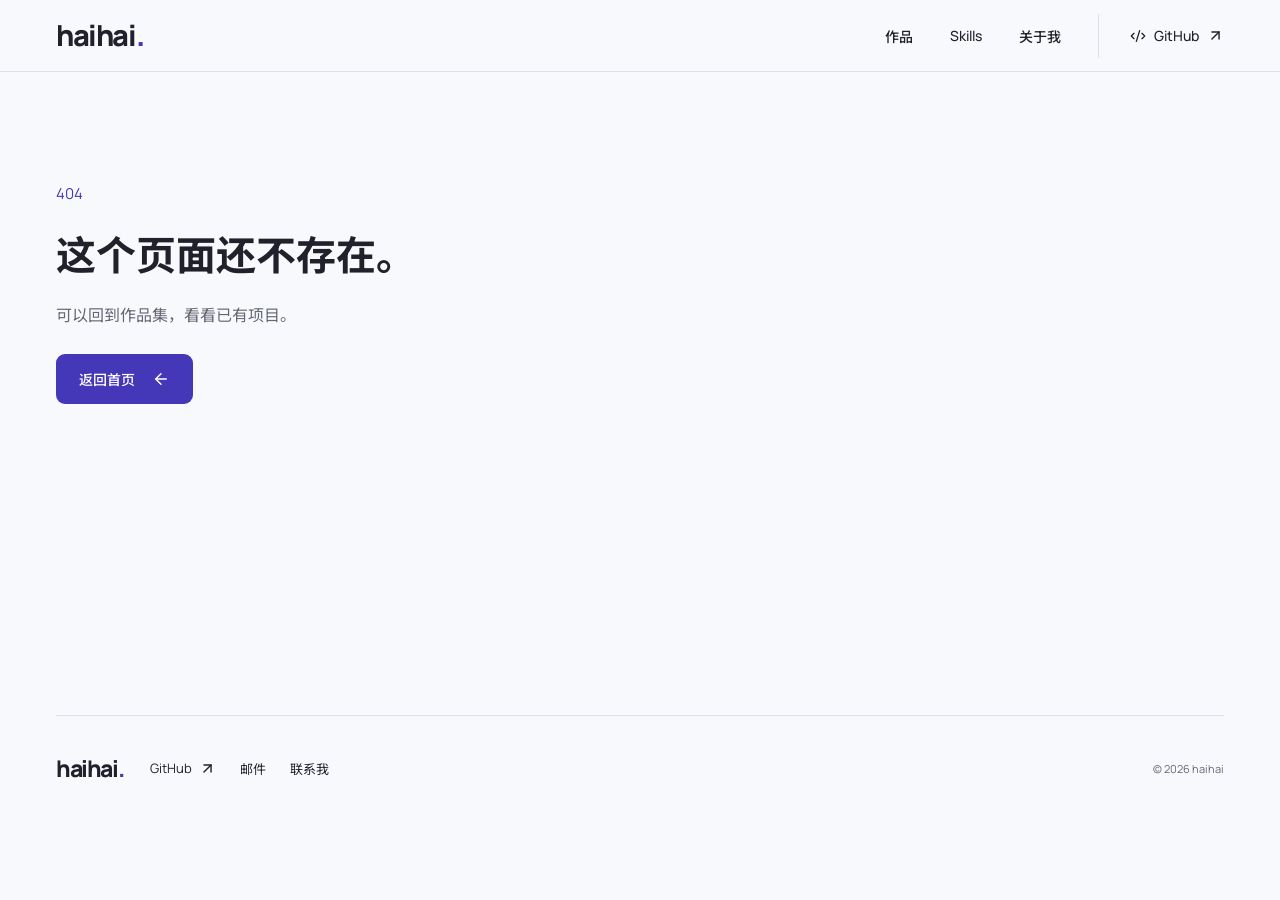
==== commit 5dbc15cd: "Publish optimized portfolio release 2026-10-15-compact" ====
--- a/index.html
+++ b/index.html
@@ -3,7 +3,7 @@
   <head>
     <meta charset="UTF-8" />
     <meta name="viewport" content="width=device-width, initial-scale=1.0" />
-    <meta name="description" content="haihai 的个人作品集：Agent、代码执行、质量评测、知识图谱、MCP、Skills 与 AIGC。了解项目的应用场景、完整流程与技术亮点。" />
+    <meta name="description" content="haihai 的 AI 应用开发作品集：精选 PromptLite 提示词优化器、EvalForge 评测平台与智能理财 Agent，展示项目场景、实现流程与技术优势，提供项目介绍和 GitHub 仓库入口。" />
     <meta name="theme-color" content="#F8F9FC" />
     <link rel="icon" type="image/svg+xml" href="/favicon.svg" />
     <link rel="canonical" href="https://haitech.asia/" />
@@ -12,14 +12,14 @@
     <meta property="og:locale" content="zh_CN" />
     <meta property="og:site_name" content="haihai" />
     <meta property="og:title" content="haihai — AI 应用开发作品集" />
-    <meta property="og:description" content="haihai 的个人作品集：Agent、代码执行、质量评测、知识图谱、MCP、Skills 与 AIGC。了解项目的应用场景、完整流程与技术亮点。" />
+    <meta property="og:description" content="haihai 的 AI 应用开发作品集：精选 PromptLite 提示词优化器、EvalForge 评测平台与智能理财 Agent，展示项目场景、实现流程与技术优势，提供项目介绍和 GitHub 仓库入口。" />
     <meta property="og:url" content="https://haitech.asia/" />
     <meta name="twitter:card" content="summary" />
     <meta name="twitter:title" content="haihai — AI 应用开发作品集" />
-    <meta name="twitter:description" content="haihai 的个人作品集：Agent、代码执行、质量评测、知识图谱、MCP、Skills 与 AIGC。了解项目的应用场景、完整流程与技术亮点。" />
+    <meta name="twitter:description" content="haihai 的 AI 应用开发作品集：精选 PromptLite 提示词优化器、EvalForge 评测平台与智能理财 Agent，展示项目场景、实现流程与技术优势，提供项目介绍和 GitHub 仓库入口。" />
     <title>haihai — AI 应用开发作品集</title>
-    <script type="module" crossorigin src="/assets/index-CX5y5jsc.js"></script>
-    <link rel="stylesheet" crossorigin href="/assets/index-xXXMMQeO.css">
+    <script type="module" crossorigin src="/assets/index-D2UxwOs6.js"></script>
+    <link rel="stylesheet" crossorigin href="/assets/index-D9NZY2dj.css">
   </head>
   <body>
     <div id="root"></div>
--- a/assets/index-D9NZY2dj.css
+++ b/assets/index-D9NZY2dj.css
@@ -0,0 +1 @@
+:root{--page:#f8f9fc;--surface:#fff;--ink:#20212b;--muted:#656774;--accent:#4437b8;--line:#dde0e8;--lilac:#eae5fa;--blue:#e3edf6;--peach:#f4e8dd;color:var(--ink);background:var(--page);font-family:Manrope Variable,Noto Sans SC,Microsoft YaHei,sans-serif;font-synthesis:none;text-rendering:optimizeLegibility}*{box-sizing:border-box}html{scroll-behavior:smooth;scroll-padding-top:100px}body{margin:0;min-width:320px;-webkit-font-smoothing:antialiased}button,input{font:inherit}button,a,input{-webkit-tap-highlight-color:transparent}button{cursor:pointer}a{color:inherit;text-decoration:none}p,h1,h2,h3{margin:0}svg{flex-shrink:0}::selection{background:#dbd4f8;color:#20212b}:focus-visible{outline:3px solid var(--accent);outline-offset:5px;border-radius:3px}main:focus{outline:none}.container{width:min(1200px,calc(100% - 112px));margin-inline:auto}.sr-only{position:absolute;width:1px;height:1px;padding:0;overflow:hidden;clip:rect(0,0,0,0);white-space:nowrap;border:0}.skip-link{position:fixed;top:10px;left:16px;transform:translateY(-150%);background:#fff;padding:16px;z-index:30}.skip-link:focus{transform:translateY(0)}.header{height:72px;position:sticky;top:0;z-index:20;background:var(--page);border-bottom:1px solid var(--line)}.header-inner{height:100%;display:flex;align-items:center;justify-content:space-between}.wordmark{font-size:29px;font-weight:800;letter-spacing:-1.4px;line-height:1}.brand-dot{color:var(--accent)}.navigation{display:flex;align-items:center;gap:37px;font-size:14px;font-weight:500}.navigation>a{display:flex;align-items:center;gap:8px;min-height:44px;transition:color .16s}.navigation>a:hover{color:var(--accent)}.navigation .nav-github{padding-left:31px;border-left:1px solid var(--line)}.menu-toggle{display:none;background:transparent;border:none;min-height:44px;min-width:44px;align-items:center;justify-content:center}.hero{padding-top:58px}.hero-layout{display:grid;grid-template-columns:1.65fr 1fr;gap:40px;align-items:end;padding-top:36px}.hero h1{font-size:clamp(70px,7.4vw,106px);line-height:1.06;font-weight:600;letter-spacing:-7px}.hero-description{padding:0 0 5px 19px}.hero-chinese{font-size:26px;line-height:1.65;font-weight:500;letter-spacing:-.6px}.hero-copy{color:var(--muted);line-height:1.9;font-size:14px;margin-top:18px}.button{display:inline-flex;align-items:center;justify-content:center;gap:17px;min-height:50px;padding:14px 22px;font-size:14px;border:1px solid transparent;border-radius:9px;font-weight:500;transition:background .18s,transform .18s}.button-primary{color:#fff;background:var(--accent)}.button-primary:hover{background:#352994;transform:translateY(-2px)}.button-secondary{background:#fff;border-color:var(--line);color:var(--ink)}.hero-actions{display:flex;flex-wrap:wrap;gap:12px;margin-top:24px}.hero-actions .button{gap:10px}.hero-bottom{border-bottom:1px solid var(--line);display:flex;justify-content:space-between;margin-top:61px;padding-bottom:28px;font-size:12px;color:var(--muted)}.hero-bottom p{letter-spacing:.25px}.section{padding-top:66px}.section-heading{display:flex;justify-content:space-between;align-items:flex-end;margin-bottom:32px;gap:24px}.section-kicker{color:var(--muted);font-size:12px;font-weight:500;margin-bottom:13px}h2{font-size:29px;line-height:1.55;font-weight:500;letter-spacing:-.8px}.text-link{display:inline-flex;align-items:center;gap:10px;font-size:13px;font-weight:500;min-height:44px}.text-link:hover{color:var(--accent)}.featured-grid{display:grid;grid-template-columns:repeat(3,minmax(0,1fr));gap:18px}.lilac{background:var(--lilac)}.blue{background:var(--blue)}.peach{background:var(--peach)}.featured-card{border-radius:15px;padding:26px;min-width:0;min-height:440px;display:flex;flex-direction:column}.card-top{display:flex;align-items:center;justify-content:space-between;gap:12px;font-size:12px;color:#505264;min-height:28px}.card-title{margin-top:24px}.card-title h3{font-size:30px;letter-spacing:-1.1px;font-weight:600;line-height:1.3}.card-description{margin-top:16px;font-size:14px;line-height:1.9;color:#41434f;min-height:54px}.featured-highlights{list-style:none;padding:18px 0 0;margin:20px 0 25px;border-top:1px solid rgb(32 33 43 / 15%);display:grid;gap:10px}.featured-highlights li{display:flex;align-items:baseline;gap:9px;font-size:13px;line-height:1.9;color:#41434f}.featured-highlights svg{align-self:start;margin-top:5px;color:var(--accent)}.card-bottom{margin-top:auto;padding-top:20px;border-top:1px solid rgb(32 33 43 / 15%)}.featured-stack{display:flex;flex-wrap:wrap;gap:6px 14px;list-style:none;padding:0;margin:0;color:#50515e;font-size:11px;line-height:1.8}.featured-actions{display:flex;align-items:center;justify-content:space-between;gap:12px;margin-top:18px}.featured-source,.featured-detail{display:inline-flex;align-items:center;justify-content:center;gap:7px;min-height:44px;font-size:12px;font-weight:500}.featured-source{background:var(--ink);color:#fff;padding:10px 13px;border-radius:9px}.featured-source:hover{background:var(--accent)}.featured-detail:hover{color:var(--accent)}.work{padding-top:76px}.section-note{color:var(--muted);font-size:13px;line-height:1.8}.collection-controls{display:flex;justify-content:space-between;align-items:center;gap:24px;margin-top:39px}.filters{display:flex;gap:7px;flex-wrap:wrap}.filter{min-height:44px;border:0;padding:9px 18px;border-radius:7px;color:var(--muted);background:transparent;font-size:13px}.filter:hover{background:#eeedf6;color:var(--ink)}.filter.active{background:var(--ink);color:#fff}.search{display:flex;gap:10px;align-items:center;color:var(--muted);border:1px solid var(--line);background:var(--surface);border-radius:8px;padding:0 13px;height:44px;width:235px}.search input{background:transparent;border:0;outline:none;width:100%;font-size:12px;color:var(--ink);min-width:0}.search:focus-within{outline:2px solid var(--accent);outline-offset:3px}.search input:focus-visible{outline:none}.result-count{margin-top:26px;margin-bottom:9px;font-size:11px;color:var(--muted)}.project-row{display:grid;grid-template-columns:48px minmax(0,1fr) 100px 22px;gap:23px;align-items:center;min-height:100px;border-top:1px solid var(--line);padding:17px 6px;transition:background .15s}.project-row:last-child{border-bottom:1px solid var(--line)}.project-row:hover{background:#f0f1f7}.project-symbol{width:48px;height:48px;display:flex;align-items:center;justify-content:center;border-radius:12px}.row-title h3{font-size:17px;font-weight:600;line-height:1.4;letter-spacing:-.6px}.row-title p{color:var(--muted);font-size:13px;margin-top:6px;line-height:1.8;max-width:65ch}.row-category{color:var(--muted);font-size:11px;text-align:right}.row-arrow{transition:transform .15s}.project-row:hover .row-arrow{transform:translate(2px,-2px);color:var(--accent)}.empty-state{text-align:center;padding:58px 16px;border-block:1px solid var(--line)}.empty-state>svg{color:var(--muted);margin-bottom:16px}.empty-state h3{font-size:19px;font-weight:500}.empty-state p{color:var(--muted);font-size:14px;margin:13px 0 20px}.about{padding-top:64px;margin-top:60px;border-top:1px solid var(--line)}.about-introduction{max-width:1000px}.about h2{display:flex;align-items:center;gap:20px;font-size:clamp(34px,4vw,52px);line-height:1.35;font-weight:700;letter-spacing:-1.8px}.about-greeting{color:var(--accent);transform:rotate(-14deg)}.about-tags{display:flex;flex-wrap:wrap;list-style:none;padding:0;margin:24px 0 0;font-size:17px;line-height:1.9;color:var(--muted)}.about-tags li{display:flex;align-items:center;white-space:nowrap}.about-tags li:not(:last-child):after{content:"/";margin-inline:11px;color:var(--muted)}.about-story{margin-top:25px;max-width:960px;font-size:17px;line-height:2;color:var(--ink)}.about-story p+p{margin-top:14px}.about-actions{display:flex;flex-wrap:wrap;align-items:center;gap:14px;margin-top:32px}.about-contact{min-height:52px;padding:14px 23px;display:inline-flex;align-items:center;justify-content:center;gap:10px;border-radius:9px;border:1px solid transparent;font-size:14px;font-weight:600}.about-email{background:var(--accent);color:#fff}.about-email:hover{background:#352994}.about-wechat{background:#eceef3;color:var(--ink)}.about-wechat:hover{background:#e0e3ed}.about-wechat:disabled{cursor:wait}.about-github{background:transparent;border-color:var(--line);color:var(--ink)}.about-github:hover{border-color:var(--accent);color:var(--accent)}.about-copy-feedback{font-size:13px;color:var(--muted);line-height:1.9;min-height:25px;margin-top:12px}.about-copy-feedback input{margin-top:8px;background:var(--surface);border:1px solid var(--line);border-radius:7px;color:var(--ink);max-width:100%;padding:10px 13px;font-size:14px}.footer{padding-block:30px;margin-top:58px;border-top:1px solid var(--line);display:flex;align-items:center;gap:27px}.footer-links{display:flex;align-items:center;gap:24px}.footer-links a{display:inline-flex;align-items:center;gap:7px;min-height:44px;font-size:13px}.footer-links a:hover{color:var(--accent)}.footer .wordmark{font-size:23px}.footer>span{font-size:11px;color:var(--muted)}.footer>span{margin-left:auto}.back-link{display:inline-flex;align-items:center;gap:8px;color:var(--muted);font-size:13px;min-height:44px}.back-link:hover{color:var(--accent)}.detail-hero{padding-top:39px;padding-bottom:63px;border-bottom:1px solid var(--line)}.detail-heading{display:flex;justify-content:space-between;gap:70px;margin-top:45px}.detail-heading>div:first-child{max-width:820px}.detail-category{color:var(--accent);font-size:13px;display:flex;align-items:center;gap:17px}.detail-category span{color:var(--muted);font-size:11px;border-left:1px solid var(--line);padding-left:17px}.detail-heading h1{font-size:clamp(38px,5vw,70px);letter-spacing:-3px;line-height:1.3;font-weight:600;margin-top:17px;overflow-wrap:anywhere}.detail-subtitle{font-size:20px;margin-top:17px;line-height:1.6}.detail-summary{color:var(--muted);font-size:14px;line-height:1.9;margin-top:20px;max-width:54ch}.detail-heading .button{margin-top:28px}.detail-symbol{align-self:center;width:166px;height:184px;flex-shrink:0;border-radius:23px;display:flex;flex-direction:column;gap:21px;align-items:center;justify-content:center;color:#4b4b64}.detail-symbol span{font-size:13px}.detail-body{display:grid;grid-template-columns:230px 1fr;gap:75px;margin-top:65px}.detail-aside{align-self:start;position:sticky;top:100px}.detail-aside>p,.detail-stack>p{font-size:11px;color:var(--muted);margin-bottom:17px}.detail-aside nav{display:flex;flex-direction:column;gap:2px}.detail-aside nav a{font-size:13px;min-height:40px;display:flex;align-items:center}.detail-aside nav a:hover{color:var(--accent)}.detail-stack{margin-top:42px;display:flex;flex-direction:column;align-items:start;gap:10px}.detail-stack>p{margin-bottom:5px}.detail-stack>span{font-size:12px;background:#edeff5;padding:7px 11px;border-radius:5px}.detail-article{max-width:775px}.detail-article section{padding-bottom:56px;margin-bottom:48px;border-bottom:1px solid var(--line)}.detail-article h2{font-size:27px;margin-bottom:23px}.detail-article p{font-size:15px;line-height:2;color:var(--muted)}.detail-article .section-kicker{font-size:12px;margin-bottom:13px}.detail-article h3{font-size:17px;font-weight:500;margin-bottom:12px}.approach-list{display:flex;flex-direction:column;gap:28px;margin-top:33px}.approach-list>div{display:flex;gap:18px}.approach-check{width:26px;height:26px;background:var(--lilac);display:flex;align-items:center;justify-content:center;border-radius:50%;flex-shrink:0;margin-top:2px;color:var(--accent)}.outcome{margin-top:34px;padding:27px 29px;border-radius:11px}.outcome>span{font-size:12px}.outcome>p{color:var(--ink);margin-top:12px;font-size:16px}.next-project{padding-top:12px;padding-bottom:58px;border-bottom:1px solid var(--line);display:flex;align-items:center;justify-content:space-between;gap:30px}.next-project span{font-size:12px;color:var(--muted)}.next-project h2{margin-top:17px;font-size:33px}.next-project p{margin-top:7px;color:var(--muted);font-size:13px}.next-arrow{width:57px;height:57px;display:flex;align-items:center;justify-content:center;border:1px solid var(--line);border-radius:50%}.next-arrow:hover{background:var(--lilac)}.not-found{padding-block:110px;min-height:65vh}.not-found>span{color:var(--accent);font-size:15px}.not-found h1{font-size:40px;margin-top:20px}.not-found p{margin-top:20px;color:var(--muted)}.not-found .button{margin-top:28px}@media(min-width:1600px){.hero h1{font-size:110px}}@media(max-width:1120px){.container{width:calc(100% - 72px)}.hero-layout{grid-template-columns:1.4fr 1fr;gap:28px}.hero h1{font-size:82px;letter-spacing:-5px}.hero-description{padding-left:0}.hero-chinese{font-size:23px}.project-row{grid-template-columns:44px minmax(0,1fr) 22px;gap:17px}.row-category{display:none}.detail-body{grid-template-columns:170px 1fr;gap:40px}}@media(max-width:850px){.hero{padding-top:54px}.hero-layout{grid-template-columns:1fr;gap:31px}.hero h1{font-size:clamp(70px,10vw,92px);letter-spacing:-5px}.hero-description{display:grid;grid-template-columns:1fr 1fr;gap:0 27px;align-items:start}.hero-copy{margin-top:0}.hero-actions{grid-column:2;margin-top:17px}.hero-chinese{grid-row:1 / span 2}.hero-bottom{margin-top:42px}.project-row{grid-template-columns:44px 1fr 22px;gap:19px;min-height:100px}.section-note{display:none}.detail-heading{gap:35px}.detail-symbol{width:125px;height:150px}.detail-body{grid-template-columns:1fr;gap:40px}.detail-aside{position:static;padding-bottom:23px;border-bottom:1px solid var(--line)}.detail-aside nav{flex-direction:row;gap:24px;flex-wrap:wrap}.detail-stack{flex-direction:row;flex-wrap:wrap;gap:9px;margin-top:19px;align-items:center}.detail-stack>p{margin:0 10px 0 0}}@media(max-width:600px){html{scroll-padding-top:92px}.container{width:calc(100% - 40px)}.header{height:68px}.wordmark{font-size:27px}.menu-toggle{display:flex}.navigation{display:none;position:absolute;top:67px;left:0;right:0;padding:14px 20px;background:var(--page);border-bottom:1px solid var(--line);z-index:10;box-shadow:0 8px 15px #20212b08;gap:6px}.navigation.is-open{display:flex;flex-direction:column;align-items:stretch}.navigation>a{min-height:48px;padding:8px 12px}.navigation .nav-github{border-left:0;padding-left:12px}.hero{padding-top:44px}.hero-layout{padding-top:29px;gap:29px}.hero h1{font-size:clamp(48px,13.2vw,76px);line-height:1.09;letter-spacing:-3.3px}.hero-description{display:block}.hero-chinese{font-size:23px;line-height:1.6}.hero-chinese br{display:none}.hero-copy{margin-top:15px;font-size:13px;line-height:1.9}.desktop-break{display:none}.hero-actions{margin-top:22px}.button{min-height:48px;padding:12px 19px;font-size:13px}.hero-bottom{margin-top:34px;padding-bottom:21px;gap:15px;font-size:10px}.hero-bottom>span{white-space:nowrap}.section{padding-top:50px}.section-heading{align-items:end;gap:12px;margin-bottom:24px}.section-kicker{font-size:10px;margin-bottom:9px}h2{font-size:22px;letter-spacing:-.5px}.section-heading .text-link{font-size:11px;gap:5px;flex-shrink:0}.work{padding-top:68px}.collection-controls{flex-direction:column;align-items:stretch;gap:17px;margin-top:28px}.filters{gap:3px;justify-content:space-between}.filter{min-width:46px;padding:9px 12px;font-size:12px}.search{width:100%}.result-count{margin-top:21px}.project-row{gap:14px;padding-block:18px;grid-template-columns:42px minmax(0,1fr) 20px}.project-symbol{width:42px;height:42px;border-radius:10px}.row-title h3{font-size:15px;letter-spacing:-.5px}.row-title p{font-size:10px}.row-arrow{width:19px}.about{padding-top:49px;margin-top:56px}.about h2{gap:12px;font-size:clamp(27px,7.5vw,39px);letter-spacing:-1px}.about-greeting{width:29px;height:29px}.about-tags{font-size:14px;margin-top:20px;row-gap:4px}.about-tags li:not(:last-child):after{margin-inline:8px}.about-story{font-size:16px;line-height:2;margin-top:23px}.about-actions{margin-top:26px;gap:10px}.about-contact{font-size:13px;min-height:48px;padding:12px 20px}.footer{padding-block:28px;flex-wrap:wrap;gap:17px}.footer>span{font-size:10px}.footer .wordmark{font-size:22px}.detail-hero{padding-top:23px;padding-bottom:35px}.detail-heading{margin-top:30px;gap:0}.detail-heading h1{font-size:39px;letter-spacing:-1.8px}.detail-subtitle{font-size:17px;margin-top:13px}.detail-summary{font-size:13px;margin-top:15px}.detail-symbol{display:none}.detail-body{margin-top:33px;gap:35px}.detail-aside nav{gap:0;justify-content:space-between}.detail-aside nav a{font-size:11px;min-height:44px}.detail-stack{gap:6px}.detail-stack>span{font-size:10px}.detail-article h2{font-size:23px}.detail-article p{font-size:13px}.detail-article section{margin-bottom:35px;padding-bottom:35px}.detail-article h3{font-size:16px}.approach-list>div{gap:12px}.outcome{padding:23px}.outcome>p{font-size:14px}.next-project{padding-bottom:38px}.next-project h2{font-size:26px;overflow-wrap:anywhere}.next-project p{font-size:11px}.next-arrow{width:46px;height:46px;flex-shrink:0}.not-found{padding-block:65px}.not-found h1{font-size:29px}}@media(prefers-reduced-motion:reduce){html{scroll-behavior:auto}*,*:before,*:after{animation:none!important;transition:none!important}}.row-title .row-mobile-summary{display:block}.row-title{min-width:0}.row-title h3{overflow-wrap:anywhere}.skills{padding-top:76px}.skills .section-heading h2{max-width:25ch}.skills-list{display:grid;grid-template-columns:1fr 1fr;gap:0 42px;align-items:start;border-top:1px solid var(--line)}.skill-item{border-bottom:1px solid var(--line);min-width:0;scroll-margin-top:30px}.skill-item summary{list-style:none;cursor:pointer;display:flex;align-items:start;justify-content:space-between;gap:22px;padding:23px 0;min-height:132px}.skill-item summary::-webkit-details-marker{display:none}.skill-item summary:hover h3{color:var(--accent)}.skill-summary h3{font-size:18px;letter-spacing:-.5px;font-weight:600;line-height:1.6}.skill-summary p{font-size:12px;color:var(--accent);margin-top:3px;line-height:1.8}.skill-summary>span{display:block;font-size:13px;line-height:1.85;color:var(--muted);margin-top:10px;max-width:46ch}.skill-toggle{margin-top:6px;color:var(--muted);transition:transform .18s}.skill-item[open] .skill-toggle{transform:rotate(45deg);color:var(--accent)}.skill-content{padding:0 0 25px}.skill-content dl{margin:0}.skill-content dl>div{display:grid;grid-template-columns:74px minmax(0,1fr);gap:15px;margin-bottom:18px}.skill-content dt{font-size:11px;line-height:2;color:var(--muted)}.skill-content dd{margin:0;font-size:13px;line-height:1.9;color:var(--ink);overflow-wrap:anywhere}.skill-bottom{display:flex;align-items:center;justify-content:space-between;gap:16px;padding-top:4px}.skill-bottom>span{font-size:10px;color:var(--muted);line-height:1.8}.skill-bottom .text-link{white-space:nowrap;font-size:12px}.workflow-steps{list-style:none;margin:32px 0 0;padding:0}.workflow-steps li{display:grid;grid-template-columns:34px minmax(0,1fr);column-gap:23px;padding-bottom:31px;position:relative}.workflow-steps li:not(:last-child):before{content:"";position:absolute;width:1px;background:var(--line);left:16px;top:39px;bottom:8px}.step-number{width:34px;height:34px;border-radius:50%;display:flex;align-items:center;justify-content:center;background:var(--lilac);color:var(--accent);font-size:13px;font-weight:600}.workflow-steps h3{margin-top:3px}.workflow-steps li:last-child{padding-bottom:0}.architecture-grid{display:grid;grid-template-columns:1fr 1fr;gap:0 28px;margin-top:32px;border-top:1px solid var(--line)}.architecture-grid>div{padding:25px 0;border-bottom:1px solid var(--line)}.architecture-grid h3{color:var(--ink)}.architecture-grid p{font-size:14px}.detail-aside nav a{line-height:1.65;padding:9px 0}.detail-article{min-width:0}.detail-article section{scroll-margin-top:35px}.detail-article h3{line-height:1.65}.detail-article .section-kicker{color:var(--muted)}@media(max-width:850px){.skills-list{grid-template-columns:1fr;gap:0}.skill-item summary{min-height:0;padding:24px 0}.skill-summary>span{max-width:65ch}.detail-aside nav{justify-content:flex-start;gap:8px 22px}.detail-aside nav a{font-size:12px}.row-title .row-mobile-summary{display:block;color:var(--muted);font-size:12px;line-height:1.85;margin-top:9px;letter-spacing:0}.project-row{align-items:start}.project-symbol,.row-arrow{margin-top:3px}}@media(max-width:600px){.row-title .row-mobile-summary{display:block;color:var(--muted);font-size:12px;line-height:1.85;margin-top:9px;letter-spacing:0}.project-row{align-items:start}.project-symbol,.row-arrow{margin-top:3px}.row-title h3{font-size:16px;line-height:1.55}.row-title>p:not(.row-mobile-summary){line-height:1.75}.skills{padding-top:68px}.skills .section-heading h2{font-size:23px;line-height:1.65;max-width:13ch}.skill-summary h3{font-size:17px}.skill-summary p{font-size:11px}.skill-summary>span{font-size:12px}.skill-content dl>div{grid-template-columns:64px minmax(0,1fr);gap:10px}.skill-content dd{font-size:12px}.skill-bottom{align-items:start}.skill-bottom>span{max-width:22ch}.workflow-steps li{grid-template-columns:29px minmax(0,1fr);column-gap:15px;padding-bottom:27px}.step-number{width:29px;height:29px;font-size:12px}.workflow-steps li:not(:last-child):before{left:14px;top:34px;bottom:6px}.workflow-steps h3{margin-top:0}.architecture-grid{grid-template-columns:1fr;gap:0;margin-top:23px}.architecture-grid>div{padding:20px 0}.architecture-grid p{font-size:13px}.detail-aside nav{gap:2px 20px;justify-content:start}.detail-aside nav a{font-size:11px}.detail-article section{scroll-margin-top:25px}}@media(max-width:1120px){.featured-card{padding:23px}.card-title h3{font-size:27px}.featured-actions{gap:8px}.featured-source{padding-inline:11px}.skills-list{column-gap:30px}}@media(max-width:850px){.featured-grid{grid-template-columns:1fr;gap:16px}.featured-card{min-height:0;padding:28px;display:grid;grid-template-columns:minmax(0,1fr) minmax(0,1fr);gap:0 30px}.card-top{grid-column:1 / -1}.card-title{grid-column:1;margin-top:23px}.card-title h3{font-size:29px}.card-description{grid-column:1;min-height:0;margin-top:14px}.featured-highlights{grid-column:2;grid-row:2 / 4;align-self:center;margin:23px 0 0;padding:0 0 0 24px;border-top:0;border-left:1px solid rgb(32 33 43 / 15%)}.card-bottom{grid-column:1 / -1;margin-top:25px;display:flex;align-items:center;justify-content:space-between;gap:24px}.featured-stack{max-width:50%}.featured-actions{margin:0;gap:20px}}@media(max-width:600px){.featured-card{display:flex;padding:25px;border-radius:13px}.card-title{margin-top:21px}.card-title h3{font-size:29px}.card-description{font-size:14px;line-height:1.9;margin-top:15px}.featured-highlights{border-left:0;border-top:1px solid rgb(32 33 43 / 15%);padding:17px 0 0;margin:19px 0 23px;gap:9px}.card-bottom{display:block;margin-top:auto;padding-top:18px}.featured-stack{max-width:none}.featured-actions{margin-top:17px;gap:10px}.featured-source,.featured-detail{font-size:12px}.featured-source{padding-inline:13px}.footer{gap:16px}.footer-links{gap:17px}.footer-links a{font-size:12px}.footer>span{width:100%;margin-left:0}}@font-face{font-family:Manrope Variable;font-style:normal;font-display:swap;font-weight:200 800;src:url([data-uri]) format("woff2-variations");unicode-range:U+0460-052F,U+1C80-1C8A,U+20B4,U+2DE0-2DFF,U+A640-A69F,U+FE2E-FE2F}@font-face{font-family:Manrope Variable;font-style:normal;font-display:swap;font-weight:200 800;src:url(/assets/manrope-cyrillic-wght-normal-Dvxsihut.woff2) format("woff2-variations");unicode-range:U+0301,U+0400-045F,U+0490-0491,U+04B0-04B1,U+2116}@font-face{font-family:Manrope Variable;font-style:normal;font-display:swap;font-weight:200 800;src:url(/assets/manrope-greek-wght-normal-DL7QRZyv.woff2) format("woff2-variations");unicode-range:U+0370-0377,U+037A-037F,U+0384-038A,U+038C,U+038E-03A1,U+03A3-03FF}@font-face{font-family:Manrope Variable;font-style:normal;font-display:swap;font-weight:200 800;src:url(/assets/manrope-vietnamese-wght-normal-usUDDRr7.woff2) format("woff2-variations");unicode-range:U+0102-0103,U+0110-0111,U+0128-0129,U+0168-0169,U+01A0-01A1,U+01AF-01B0,U+0300-0301,U+0303-0304,U+0308-0309,U+0323,U+0329,U+1EA0-1EF9,U+20AB}@font-face{font-family:Manrope Variable;font-style:normal;font-display:swap;font-weight:200 800;src:url(/assets/manrope-latin-ext-wght-normal-Ch3YOpNY.woff2) format("woff2-variations");unicode-range:U+0100-02BA,U+02BD-02C5,U+02C7-02CC,U+02CE-02D7,U+02DD-02FF,U+0304,U+0308,U+0329,U+1D00-1DBF,U+1E00-1E9F,U+1EF2-1EFF,U+2020,U+20A0-20AB,U+20AD-20C0,U+2113,U+2C60-2C7F,U+A720-A7FF}@font-face{font-family:Manrope Variable;font-style:normal;font-display:swap;font-weight:200 800;src:url(/assets/manrope-latin-wght-normal-DHIcAJRg.woff2) format("woff2-variations");unicode-range:U+0000-00FF,U+0131,U+0152-0153,U+02BB-02BC,U+02C6,U+02DA,U+02DC,U+0304,U+0308,U+0329,U+2000-206F,U+20AC,U+2122,U+2191,U+2193,U+2212,U+2215,U+FEFF,U+FFFD}@font-face{font-family:Noto Sans SC;font-style:normal;font-display:swap;font-weight:400;src:url(/fonts/noto-sans-sc-400.woff2) format("woff2")}@font-face{font-family:Noto Sans SC;font-style:normal;font-display:swap;font-weight:500;src:url(/fonts/noto-sans-sc-500.woff2) format("woff2")}@font-face{font-family:Noto Sans SC;font-style:normal;font-display:swap;font-weight:600;src:url(/fonts/noto-sans-sc-600.woff2) format("woff2")}@font-face{font-family:Noto Sans SC;font-style:normal;font-display:swap;font-weight:700;src:url(/fonts/noto-sans-sc-700.woff2) format("woff2")}
